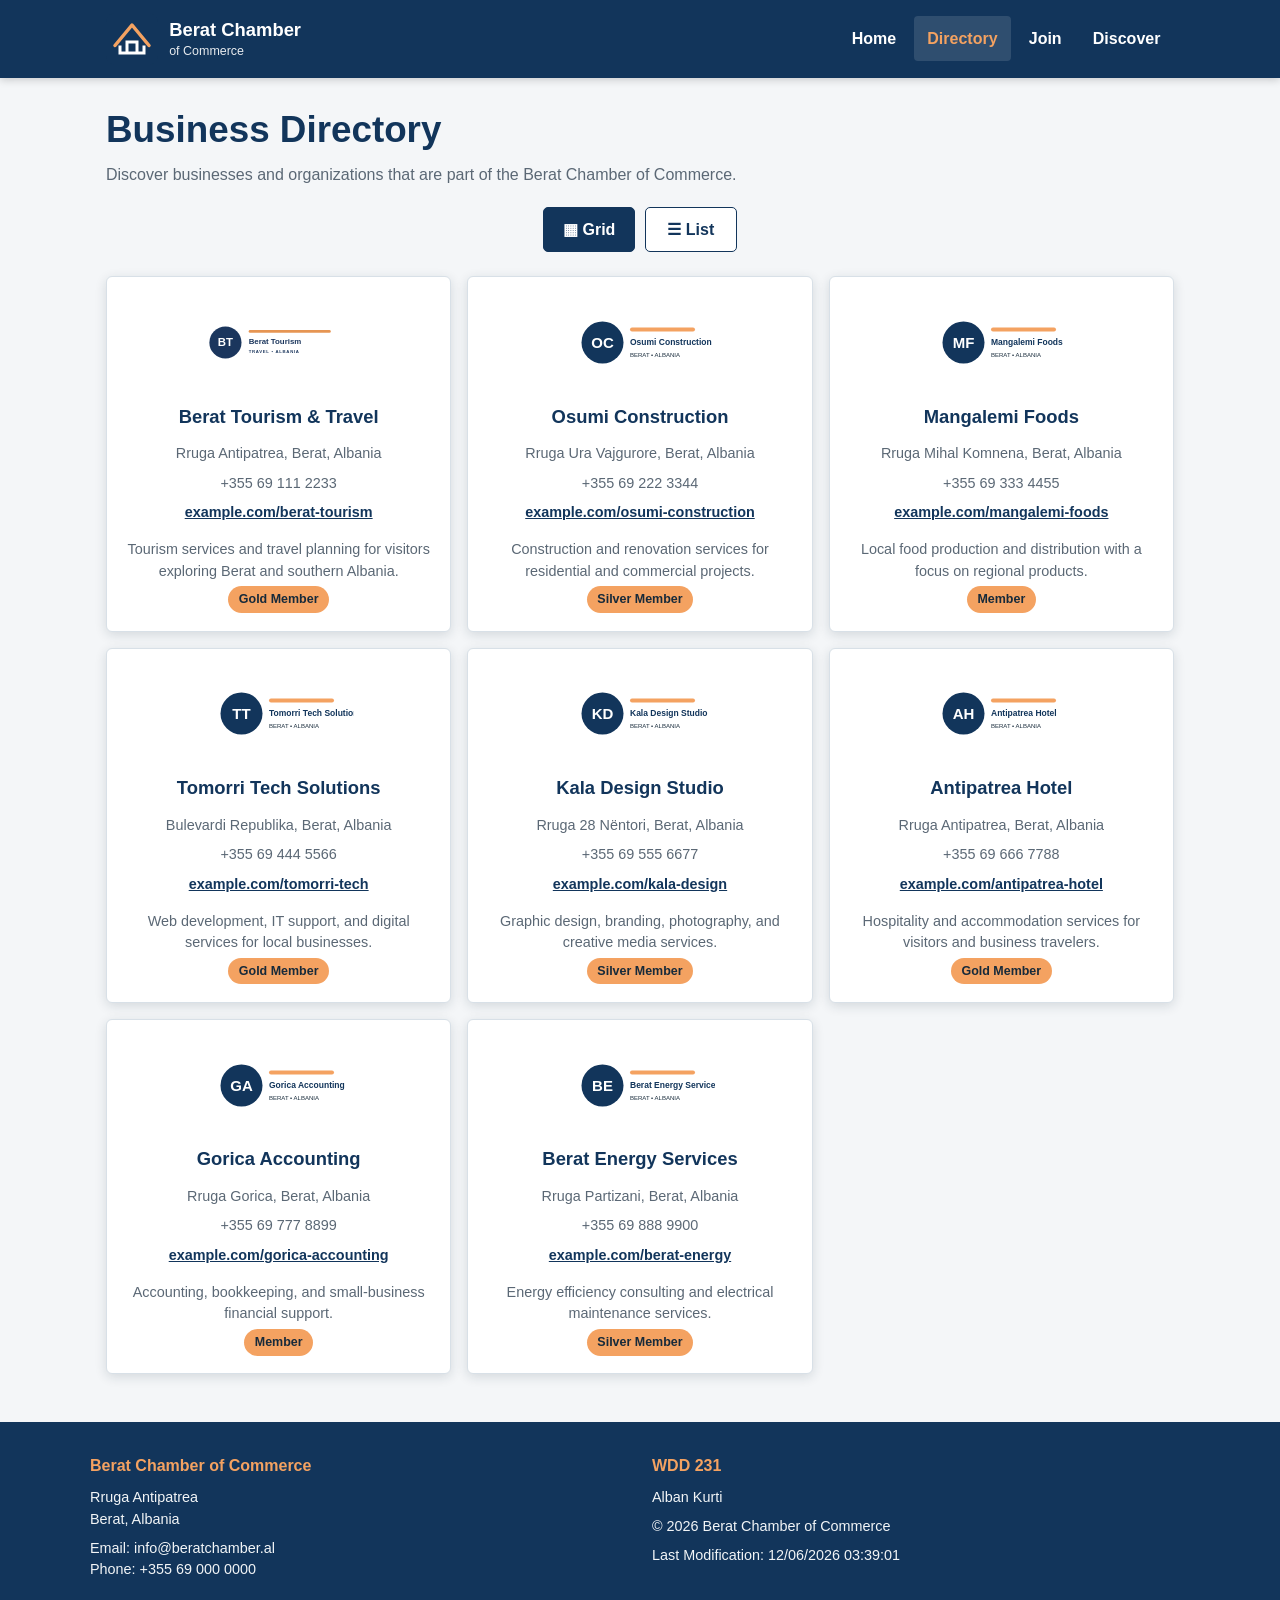
==== chamber/index.html @ ece07fd2 "chamber project" ====
<!DOCTYPE html>
<html lang="en">
<head>
    <meta charset="UTF-8">
    <meta name="viewport" content="width=device-width, initial-scale=1.0">

    <title>Berat Chamber of Commerce | Directory</title>
    <meta name="description" content="Explore the business member directory of the Berat Chamber of Commerce in Berat, Albania.">
    <meta name="author" content="Alban Kurti">

    <!-- Open Graph / Facebook -->
    <meta property="og:title" content="Berat Chamber of Commerce | Business Directory">
    <meta property="og:description" content="Explore local businesses and organizations that are members of the Berat Chamber of Commerce.">
    <meta property="og:image" content="https://albankurti122.github.io/wdd231/chamber/images/chamber-social.svg">
    <meta property="og:url" content="https://albankurti122.github.io/wdd231/chamber/directory.html">
    <meta property="og:type" content="website">

    <link rel="icon" href="images/favicon.svg" type="image/svg+xml">
    <link rel="stylesheet" href="css/normalize.css">
    <link rel="stylesheet" href="css/small.css">
    <link rel="stylesheet" href="css/larger.css">

    <script src="js/main.js" defer></script>
</head>
<body>
    <header class="site-header">
        <div class="header-inner">
            <a class="brand" href="index.html" aria-label="Berat Chamber of Commerce home">
                <img src="images/chamber-logo.svg" alt="" width="52" height="52">
                <span class="brand-text">
                    <strong>Berat Chamber</strong>
                    <small>of Commerce</small>
                </span>
            </a>

            <button id="menu-button" class="menu-button" type="button" aria-label="Open navigation" aria-expanded="false" aria-controls="main-nav">
                <span class="hamburger">☰</span>
            </button>

            <nav id="main-nav" class="main-nav" aria-label="Main navigation">
                <a href="index.html">Home</a>
                <a href="directory.html" class="active" aria-current="page">Directory</a>
                <a href="join.html">Join</a>
                <a href="discover.html">Discover</a>
            </nav>
        </div>
    </header>

    <main>
        <section class="page-heading">
            <h1>Business Directory</h1>
            <p>Discover businesses and organizations that are part of the Berat Chamber of Commerce.</p>
        </section>

        <section class="directory-controls" aria-label="Directory display options">
            <h2 class="visually-hidden">Choose directory view</h2>
            <button id="grid-button" class="view-button active" type="button" aria-pressed="true">
                <span aria-hidden="true">▦</span> Grid
            </button>
            <button id="list-button" class="view-button" type="button" aria-pressed="false">
                <span aria-hidden="true">☰</span> List
            </button>
        </section>

        <section id="members" class="members grid-view" aria-label="Chamber member businesses" aria-live="polite">
            <p class="loading">Loading chamber members...</p>
        </section>
    </main>

    <footer class="site-footer">
        <div class="footer-grid">
            <section>
                <h2>Berat Chamber of Commerce</h2>
                <address>
                    Rruga Antipatrea<br>
                    Berat, Albania
                </address>
                <p>Email: info@beratchamber.al<br>Phone: +355 69 000 0000</p>
            </section>

            <section>
                <h2>WDD 231</h2>
                <p>Alban Kurti</p>
                <p>&copy; <span id="current-year"></span> Berat Chamber of Commerce</p>
                <p>Last Modification: <span id="last-modified"></span></p>
            </section>
        </div>
    </footer>
</body>
</html>
---- chamber/css/small.css ----
:root {
    --navy: #12355b;
    --navy-dark: #0b2745;
    --orange: #f4a261;
    --cream: #fff8ef;
    --text: #172a3a;
    --muted: #5b6875;
    --background: #f4f6f8;
    --white: #ffffff;
    --border: #d8e0e7;
    --shadow: 0 3px 12px rgba(23, 42, 58, 0.14);
}

* {
    box-sizing: border-box;
}

html {
    background: var(--background);
}

body {
    margin: 0;
    min-width: 320px;
    font-family: Arial, Helvetica, sans-serif;
    line-height: 1.5;
    color: var(--text);
    background: var(--background);
}

img {
    max-width: 100%;
}

a {
    color: var(--navy);
}

a:hover {
    color: var(--navy-dark);
}

.visually-hidden {
    position: absolute;
    width: 1px;
    height: 1px;
    padding: 0;
    margin: -1px;
    overflow: hidden;
    clip: rect(0, 0, 0, 0);
    white-space: nowrap;
    border: 0;
}

.site-header {
    background: var(--navy);
    color: var(--white);
    box-shadow: 0 2px 8px rgba(0, 0, 0, 0.18);
}

.header-inner {
    position: relative;
    max-width: 1100px;
    margin: 0 auto;
    padding: 0.8rem 1rem;
}

.brand {
    display: inline-flex;
    align-items: center;
    gap: 0.7rem;
    color: var(--white);
    text-decoration: none;
}

.brand:hover {
    color: var(--white);
}

.brand img {
    width: 52px;
    height: 52px;
    flex: 0 0 52px;
}

.brand-text {
    display: flex;
    flex-direction: column;
    line-height: 1.15;
}

.brand strong {
    font-size: 1.15rem;
}

.brand small {
    margin-top: 0.2rem;
    font-size: 0.78rem;
    opacity: 0.9;
}

.menu-button {
    position: absolute;
    top: 1rem;
    right: 1rem;
    width: 44px;
    height: 40px;
    border: 1px solid rgba(255, 255, 255, 0.65);
    border-radius: 5px;
    background: transparent;
    color: var(--white);
    font-size: 1.25rem;
    cursor: pointer;
}

.menu-button:hover,
.menu-button:focus-visible {
    background: rgba(255, 255, 255, 0.12);
}

.main-nav {
    display: none;
    flex-direction: column;
    margin-top: 0.75rem;
}

.main-nav.open {
    display: flex;
}

.main-nav a {
    padding: 0.8rem 0.65rem;
    border-top: 1px solid rgba(255, 255, 255, 0.15);
    color: var(--white);
    text-decoration: none;
    font-weight: 600;
}

.main-nav a:hover,
.main-nav a.active {
    background: rgba(255, 255, 255, 0.12);
    color: var(--orange);
}

main {
    width: min(1100px, 100%);
    margin: 0 auto;
    padding: 1.5rem 1rem 3rem;
}

.page-heading {
    margin-bottom: 1.25rem;
}

.page-heading h1 {
    margin: 0 0 0.4rem;
    color: var(--navy);
    font-size: clamp(1.7rem, 6vw, 2.3rem);
}

.page-heading p {
    margin: 0;
    color: var(--muted);
}

.directory-controls {
    display: flex;
    justify-content: center;
    gap: 0.6rem;
    margin: 1rem 0 1.5rem;
}

.view-button {
    min-width: 92px;
    padding: 0.6rem 0.9rem;
    border: 1px solid var(--navy);
    border-radius: 5px;
    background: var(--white);
    color: var(--navy);
    font-weight: 700;
    cursor: pointer;
}

.view-button:hover,
.view-button:focus-visible,
.view-button.active {
    background: var(--navy);
    color: var(--white);
}

.members {
    min-height: 250px;
}

.grid-view {
    display: grid;
    grid-template-columns: 1fr;
    gap: 1rem;
}

.member-card {
    display: flex;
    flex-direction: column;
    align-items: center;
    padding: 1.1rem;
    min-height: 330px;
    border: 1px solid var(--border);
    border-radius: 6px;
    background: var(--white);
    box-shadow: var(--shadow);
    text-align: center;
}

.member-card img {
    width: 150px;
    height: 95px;
    object-fit: contain;
    margin: 0 auto 0.8rem;
}

.member-card h2 {
    margin: 0 0 0.55rem;
    color: var(--navy);
    font-size: 1.15rem;
}

.member-card p {
    margin: 0.25rem 0;
    font-size: 0.9rem;
}

.member-card .address,
.member-card .phone {
    color: var(--muted);
}

.member-card a {
    overflow-wrap: anywhere;
    font-weight: 700;
}

.member-card .description {
    margin-top: 0.7rem;
    color: var(--muted);
}

.level {
    display: inline-block;
    margin-top: auto;
    padding: 0.25rem 0.65rem;
    border-radius: 999px;
    background: var(--orange);
    color: #172a3a;
    font-size: 0.78rem;
    font-weight: 700;
}

.list-view {
    display: flex;
    flex-direction: column;
    gap: 0.4rem;
}

.list-view .member-card {
    display: grid;
    grid-template-columns: 1fr;
    align-items: center;
    min-height: auto;
    padding: 0.8rem 1rem;
    border-radius: 2px;
    box-shadow: none;
    text-align: left;
}

.list-view .member-card img,
.list-view .member-card .description,
.list-view .member-card .level {
    display: none;
}

.list-view .member-card h2 {
    margin: 0 0 0.15rem;
    font-size: 1rem;
}

.list-view .member-card p {
    margin: 0.1rem 0;
}

.loading,
.error {
    grid-column: 1 / -1;
    margin: 0;
    padding: 2rem;
    border-radius: 6px;
    background: var(--white);
    text-align: center;
}

.error {
    color: #8a2d2d;
}

.site-footer {
    padding: 2rem 1rem;
    background: var(--navy);
    color: var(--white);
}

.footer-grid {
    width: min(1100px, 100%);
    margin: 0 auto;
    display: grid;
    gap: 1.5rem;
}

.site-footer section {
    margin: 0;
}

.site-footer h2 {
    margin: 0 0 0.55rem;
    color: var(--orange);
    font-size: 1rem;
}

.site-footer p,
.site-footer address {
    margin: 0 0 0.45rem;
    color: #f2f5f7;
    font-size: 0.9rem;
    font-style: normal;
}

@media (min-width: 700px) {
    .header-inner {
        display: flex;
        align-items: center;
        justify-content: space-between;
        padding: 0.8rem 1rem;
    }

    .menu-button {
        display: none;
    }

    .main-nav {
        display: flex;
        flex-direction: row;
        gap: 0.25rem;
        margin: 0;
    }

    .main-nav a {
        border-top: 0;
        border-radius: 4px;
        padding: 0.65rem 0.85rem;
    }

    .grid-view {
        grid-template-columns: repeat(2, 1fr);
    }

    .footer-grid {
        grid-template-columns: 1fr 1fr;
    }
}
---- chamber/css/larger.css ----
@media (min-width: 1000px) {
    .grid-view {
        grid-template-columns: repeat(3, 1fr);
    }

    .member-card {
        min-height: 345px;
    }
}
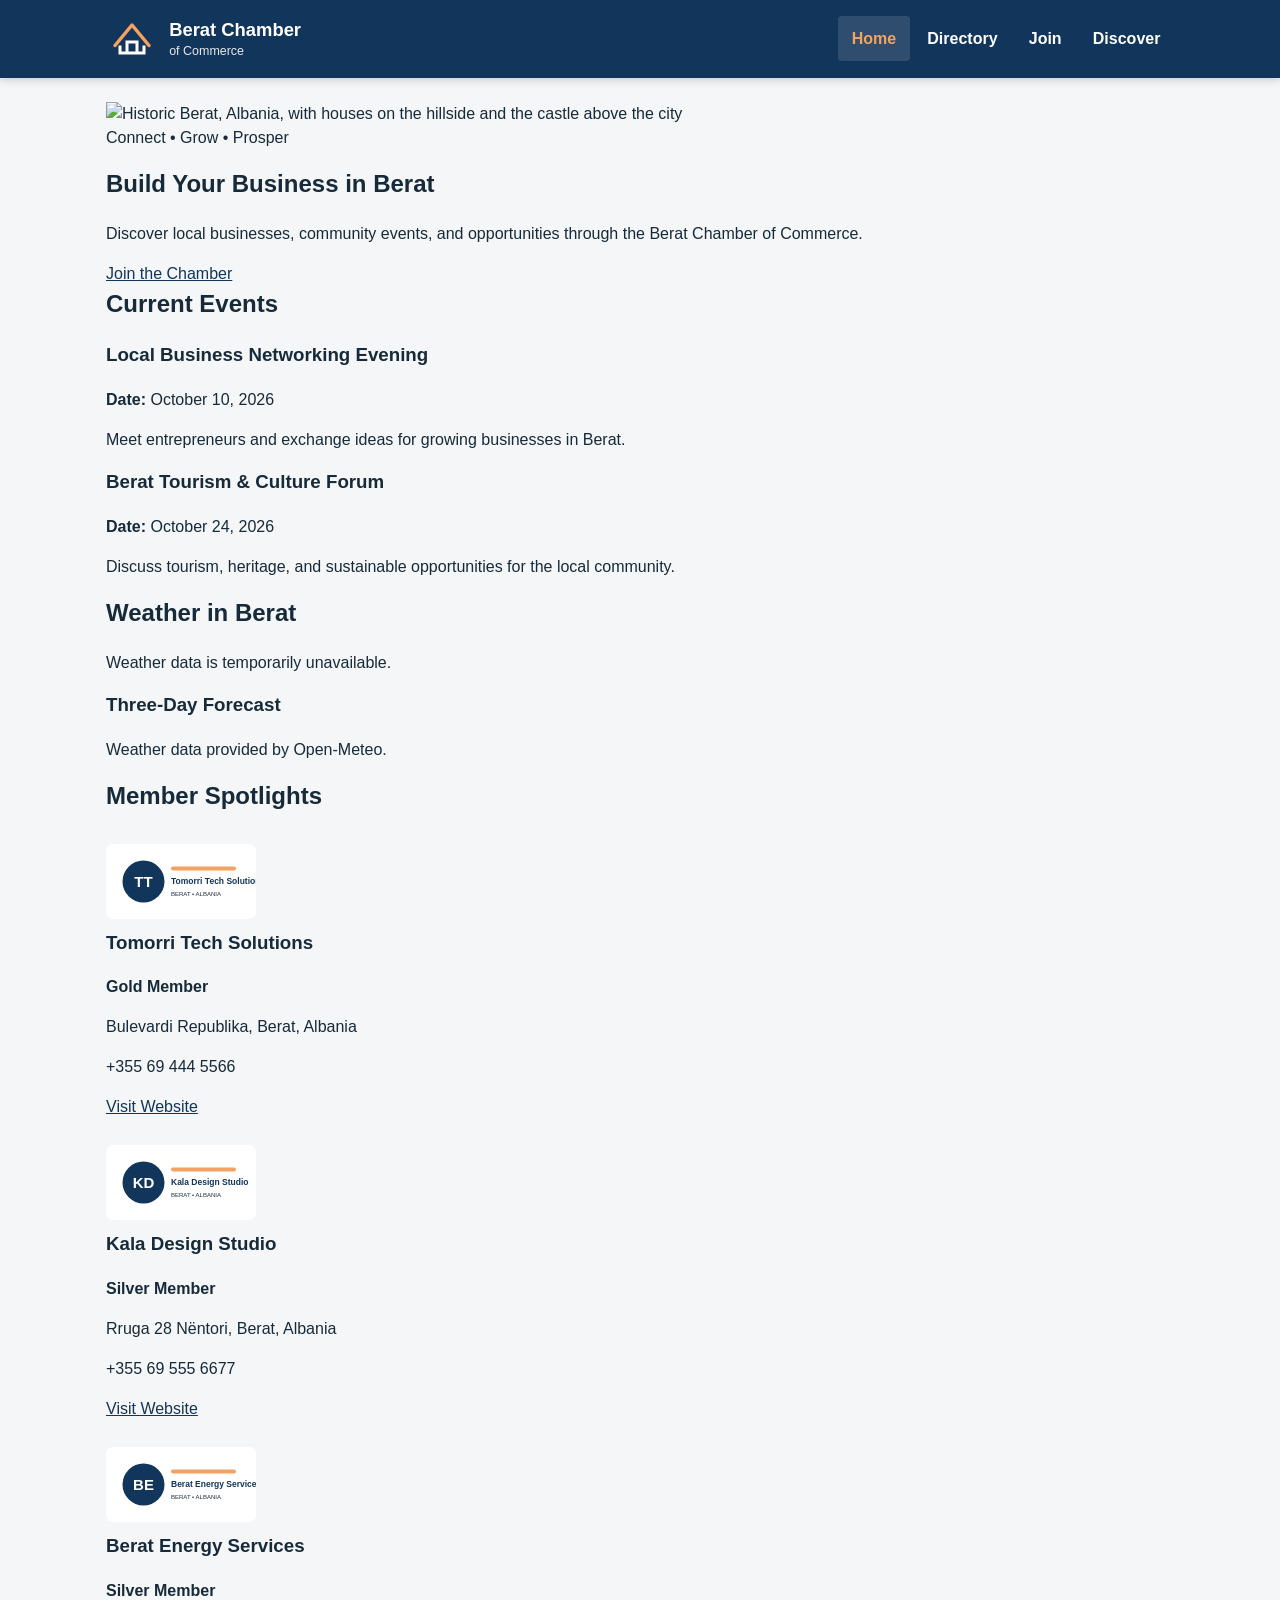
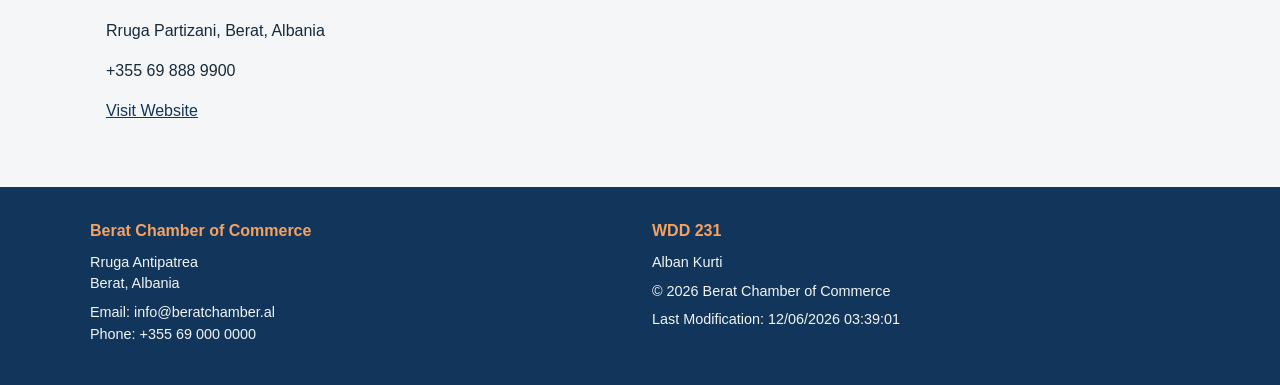
==== commit bef8bdcf: "Update app" ====
--- a/chamber/index.html
+++ b/chamber/index.html
@@ -3,88 +3,38 @@
 <head>
     <meta charset="UTF-8">
     <meta name="viewport" content="width=device-width, initial-scale=1.0">
-
-    <title>Berat Chamber of Commerce | Directory</title>
-    <meta name="description" content="Explore the business member directory of the Berat Chamber of Commerce in Berat, Albania.">
+    <title>
+        Berat Chamber of Commerce | Home
+    </title>
+    <meta name="description" content="Welcome to the Berat Chamber of Commerce. Discover local events, weather, and business opportunities in Berat, Albania.">
     <meta name="author" content="Alban Kurti">
-
-    <!-- Open Graph / Facebook -->
-    <meta property="og:title" content="Berat Chamber of Commerce | Business Directory">
-    <meta property="og:description" content="Explore local businesses and organizations that are members of the Berat Chamber of Commerce.">
+    <meta property="og:title" content="Berat Chamber of Commerce | Home">
+    <meta property="og:description" content="Connect with businesses and opportunities in Berat, Albania.">
     <meta property="og:image" content="https://albankurti122.github.io/wdd231/chamber/images/chamber-social.svg">
-    <meta property="og:url" content="https://albankurti122.github.io/wdd231/chamber/directory.html">
+    <meta property="og:url" content="https://albankurti122.github.io/wdd231/chamber/index.html">
     <meta property="og:type" content="website">
-
     <link rel="icon" href="images/favicon.svg" type="image/svg+xml">
     <link rel="stylesheet" href="css/normalize.css">
     <link rel="stylesheet" href="css/small.css">
     <link rel="stylesheet" href="css/larger.css">
-
-    <script src="js/main.js" defer></script>
+    <script src="js/home.js" defer></script>
 </head>
 <body>
-    <header class="site-header">
-        <div class="header-inner">
-            <a class="brand" href="index.html" aria-label="Berat Chamber of Commerce home">
-                <img src="images/chamber-logo.svg" alt="" width="52" height="52">
-                <span class="brand-text">
-                    <strong>Berat Chamber</strong>
-                    <small>of Commerce</small>
-                </span>
-            </a>
+<header class="site-header"><div class="header-inner">
 
-            <button id="menu-button" class="menu-button" type="button" aria-label="Open navigation" aria-expanded="false" aria-controls="main-nav">
-                <span class="hamburger">☰</span>
-            </button>
-
-            <nav id="main-nav" class="main-nav" aria-label="Main navigation">
-                <a href="index.html">Home</a>
-                <a href="directory.html" class="active" aria-current="page">Directory</a>
-                <a href="join.html">Join</a>
-                <a href="discover.html">Discover</a>
-            </nav>
-        </div>
-    </header>
-
-    <main>
-        <section class="page-heading">
-            <h1>Business Directory</h1>
-            <p>Discover businesses and organizations that are part of the Berat Chamber of Commerce.</p>
-        </section>
-
-        <section class="directory-controls" aria-label="Directory display options">
-            <h2 class="visually-hidden">Choose directory view</h2>
-            <button id="grid-button" class="view-button active" type="button" aria-pressed="true">
-                <span aria-hidden="true">▦</span> Grid
-            </button>
-            <button id="list-button" class="view-button" type="button" aria-pressed="false">
-                <span aria-hidden="true">☰</span> List
-            </button>
-        </section>
-
-        <section id="members" class="members grid-view" aria-label="Chamber member businesses" aria-live="polite">
-            <p class="loading">Loading chamber members...</p>
-        </section>
-    </main>
-
-    <footer class="site-footer">
-        <div class="footer-grid">
-            <section>
-                <h2>Berat Chamber of Commerce</h2>
-                <address>
-                    Rruga Antipatrea<br>
-                    Berat, Albania
-                </address>
-                <p>Email: info@beratchamber.al<br>Phone: +355 69 000 0000</p>
-            </section>
-
-            <section>
-                <h2>WDD 231</h2>
-                <p>Alban Kurti</p>
-                <p>&copy; <span id="current-year"></span> Berat Chamber of Commerce</p>
-                <p>Last Modification: <span id="last-modified"></span></p>
-            </section>
-        </div>
-    </footer>
+    <a class="brand" href="index.html" aria-label="Berat Chamber of Commerce home"><img src="images/chamber-logo.svg" alt="" width="52" height="52"><span class="brand-text"><strong>Berat Chamber</strong><small>of Commerce</small></span></a>
+    <button id="menu-button" class="menu-button" type="button" aria-label="Open navigation" aria-expanded="false" aria-controls="main-nav">☰</button>
+    <nav id="main-nav" class="main-nav" aria-label="Main navigation"><a href="index.html" class="active" aria-current="page">Home</a><a href="directory.html">Directory</a><a href="join.html">Join</a><a href="discover.html">Discover</a></nav>
+    </div>
+</header>
+<main>
+    <section class="hero"><img src="images/berat-hero.JPG" alt="Historic Berat, Albania, with houses on the hillside and the castle above the city"><div class="hero-content"><p class="eyebrow">Connect • Grow • Prosper</p><h1>Build Your Business in Berat</h1><p>Discover local businesses, community events, and opportunities through the Berat Chamber of Commerce.</p><a class="cta-button" href="join.html">Join the Chamber</a></div></section>
+    <section class="home-grid">
+    <section class="home-panel events"><h2>Current Events</h2><article><h3>Local Business Networking Evening</h3><p><strong>Date:</strong> October 10, 2026</p><p>Meet entrepreneurs and exchange ideas for growing businesses in Berat.</p></article><article><h3>Berat Tourism & Culture Forum</h3><p><strong>Date:</strong> October 24, 2026</p><p>Discuss tourism, heritage, and sustainable opportunities for the local community.</p></article></section>
+    <section class="home-panel weather"><h2>Weather in Berat</h2><div id="current-weather"><p>Loading current weather...</p></div><h3>Three-Day Forecast</h3><div id="forecast" class="forecast-grid"><p>Loading forecast...</p></div><p class="weather-note">Weather data provided by Open-Meteo.</p></section>
+    </section>
+    <section class="home-panel"><h2>Member Spotlights</h2><div id="spotlights" class="spotlight-grid"><p>Loading member spotlights...</p></div></section>
+</main>
+<footer class="site-footer"><div class="footer-grid"><section><h2>Berat Chamber of Commerce</h2><address>Rruga Antipatrea<br>Berat, Albania</address><p>Email: info@beratchamber.al<br>Phone: +355 69 000 0000</p></section><section><h2>WDD 231</h2><p>Alban Kurti</p><p>&copy; <span id="current-year"></span> Berat Chamber of Commerce</p><p>Last Modification: <span id="last-modified"></span></p></section></div></footer>
 </body>
-</html>
+</html>              
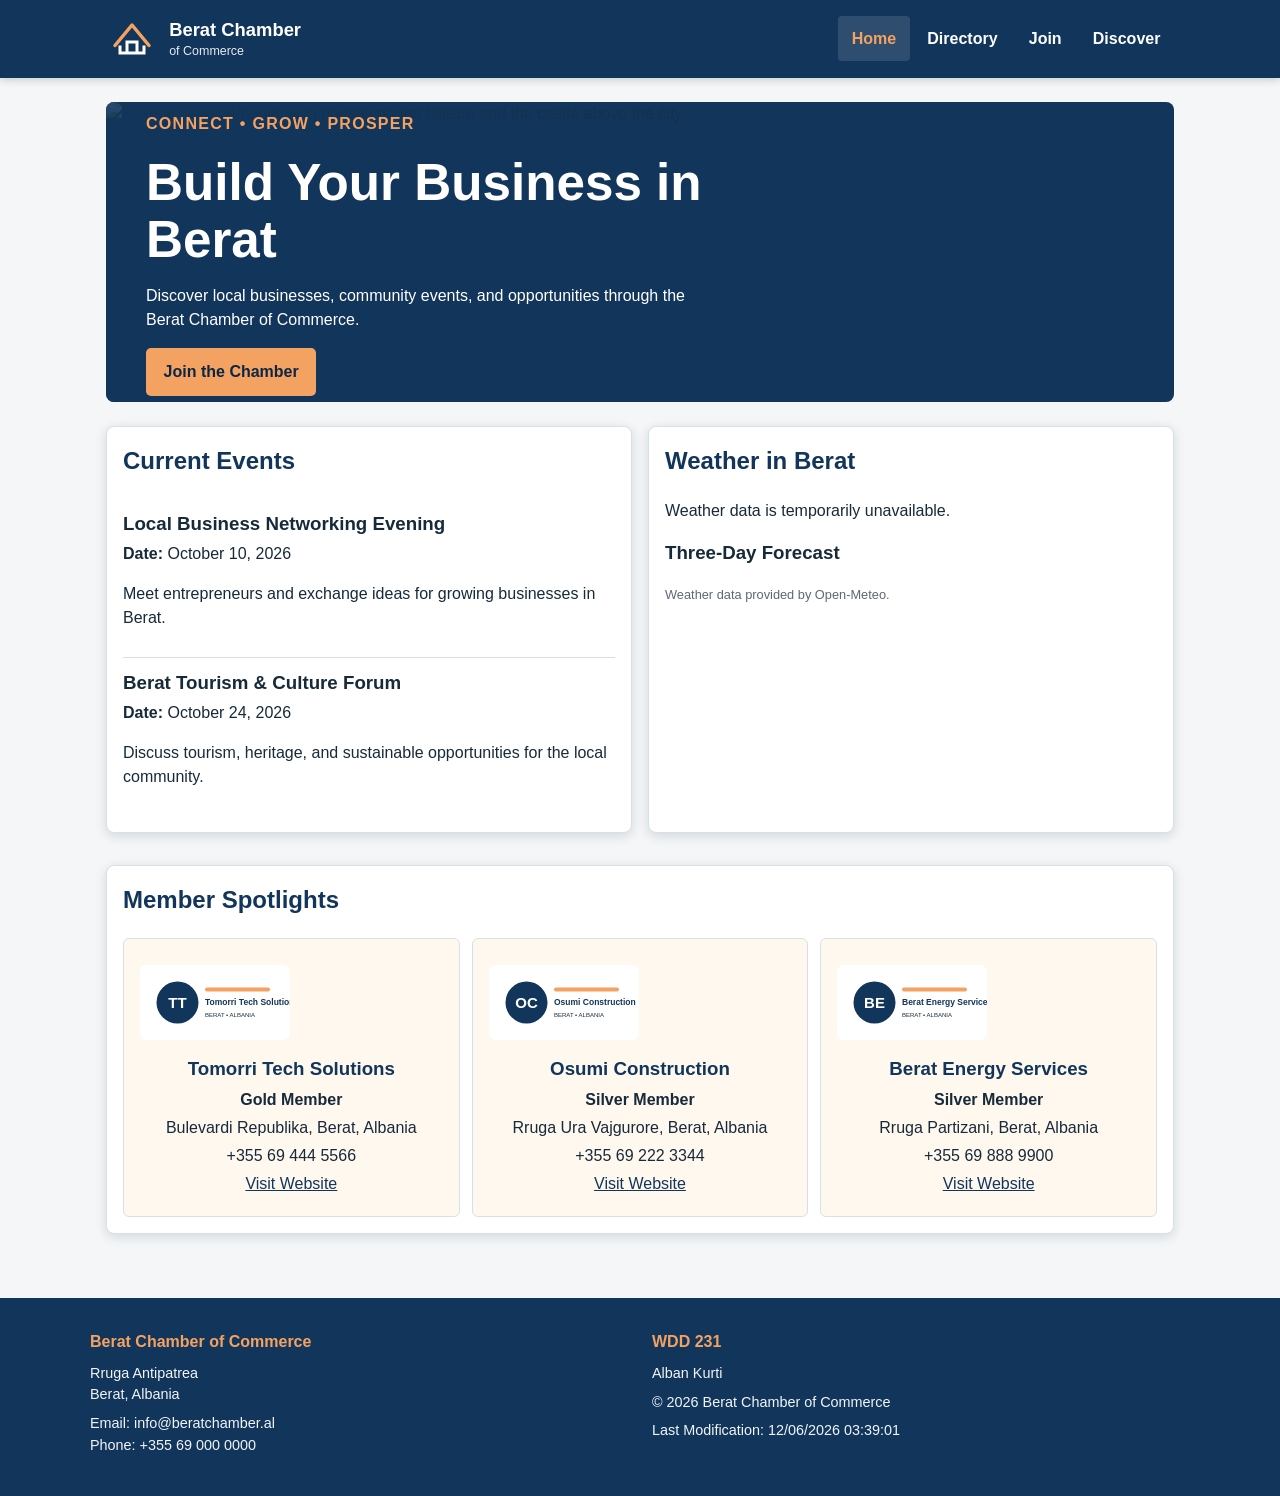
==== commit 788e125a: "fix" ====
--- a/chamber/index.html
+++ b/chamber/index.html
@@ -14,10 +14,10 @@
     <meta property="og:url" content="https://albankurti122.github.io/wdd231/chamber/index.html">
     <meta property="og:type" content="website">
     <link rel="icon" href="images/favicon.svg" type="image/svg+xml">
-    <link rel="stylesheet" href="css/normalize.css">
-    <link rel="stylesheet" href="css/small.css">
+    <link rel="stylesheet" href="styles/normalize.css">
+    <link rel="stylesheet" href="styles/small.css">
     <link rel="stylesheet" href="css/larger.css">
-    <script src="js/home.js" defer></script>
+    <script src="scripts/home.js" defer></script>
 </head>
 <body>
 <header class="site-header"><div class="header-inner">
--- a/chamber/styles/small.css
+++ b/chamber/styles/small.css
@@ -0,0 +1,605 @@
+:root {
+    --navy: #12355b;
+    --navy-dark: #0b2745;
+    --orange: #f4a261;
+    --cream: #fff8ef;
+    --text: #172a3a;
+    --muted: #5b6875;
+    --background: #f4f6f8;
+    --white: #ffffff;
+    --border: #d8e0e7;
+    --shadow: 0 3px 12px rgba(23, 42, 58, 0.14);
+}
+
+* {
+    box-sizing: border-box;
+}
+
+html {
+    background: var(--background);
+}
+
+body {
+    margin: 0;
+    min-width: 320px;
+    font-family: Arial, Helvetica, sans-serif;
+    line-height: 1.5;
+    color: var(--text);
+    background: var(--background);
+}
+
+img {
+    max-width: 100%;
+}
+
+a {
+    color: var(--navy);
+}
+
+a:hover {
+    color: var(--navy-dark);
+}
+
+.visually-hidden {
+    position: absolute;
+    width: 1px;
+    height: 1px;
+    padding: 0;
+    margin: -1px;
+    overflow: hidden;
+    clip: rect(0, 0, 0, 0);
+    white-space: nowrap;
+    border: 0;
+}
+
+.site-header {
+    background: var(--navy);
+    color: var(--white);
+    box-shadow: 0 2px 8px rgba(0, 0, 0, 0.18);
+}
+
+.header-inner {
+    position: relative;
+    max-width: 1100px;
+    margin: 0 auto;
+    padding: 0.8rem 1rem;
+}
+
+.brand {
+    display: inline-flex;
+    align-items: center;
+    gap: 0.7rem;
+    color: var(--white);
+    text-decoration: none;
+}
+
+.brand:hover {
+    color: var(--white);
+}
+
+.brand img {
+    width: 52px;
+    height: 52px;
+    flex: 0 0 52px;
+}
+
+.brand-text {
+    display: flex;
+    flex-direction: column;
+    line-height: 1.15;
+}
+
+.brand strong {
+    font-size: 1.15rem;
+}
+
+.brand small {
+    margin-top: 0.2rem;
+    font-size: 0.78rem;
+    opacity: 0.9;
+}
+
+.menu-button {
+    position: absolute;
+    top: 1rem;
+    right: 1rem;
+    width: 44px;
+    height: 40px;
+    border: 1px solid rgba(255, 255, 255, 0.65);
+    border-radius: 5px;
+    background: transparent;
+    color: var(--white);
+    font-size: 1.25rem;
+    cursor: pointer;
+}
+
+.menu-button:hover,
+.menu-button:focus-visible {
+    background: rgba(255, 255, 255, 0.12);
+}
+
+.main-nav {
+    display: none;
+    flex-direction: column;
+    margin-top: 0.75rem;
+}
+
+.main-nav.open {
+    display: flex;
+}
+
+.main-nav a {
+    padding: 0.8rem 0.65rem;
+    border-top: 1px solid rgba(255, 255, 255, 0.15);
+    color: var(--white);
+    text-decoration: none;
+    font-weight: 600;
+}
+
+.main-nav a:hover,
+.main-nav a.active {
+    background: rgba(255, 255, 255, 0.12);
+    color: var(--orange);
+}
+
+main {
+    width: min(1100px, 100%);
+    margin: 0 auto;
+    padding: 1.5rem 1rem 3rem;
+}
+
+.page-heading {
+    margin-bottom: 1.25rem;
+}
+
+.page-heading h1 {
+    margin: 0 0 0.4rem;
+    color: var(--navy);
+    font-size: clamp(1.7rem, 6vw, 2.3rem);
+}
+
+.page-heading p {
+    margin: 0;
+    color: var(--muted);
+}
+
+.directory-controls {
+    display: flex;
+    justify-content: center;
+    gap: 0.6rem;
+    margin: 1rem 0 1.5rem;
+}
+
+.view-button {
+    min-width: 92px;
+    padding: 0.6rem 0.9rem;
+    border: 1px solid var(--navy);
+    border-radius: 5px;
+    background: var(--white);
+    color: var(--navy);
+    font-weight: 700;
+    cursor: pointer;
+}
+
+.view-button:hover,
+.view-button:focus-visible,
+.view-button.active {
+    background: var(--navy);
+    color: var(--white);
+}
+
+.members {
+    min-height: 250px;
+}
+
+.grid-view {
+    display: grid;
+    grid-template-columns: 1fr;
+    gap: 1rem;
+}
+
+.member-card {
+    display: flex;
+    flex-direction: column;
+    align-items: center;
+    padding: 1.1rem;
+    min-height: 330px;
+    border: 1px solid var(--border);
+    border-radius: 6px;
+    background: var(--white);
+    box-shadow: var(--shadow);
+    text-align: center;
+}
+
+.member-card img {
+    width: 150px;
+    height: 95px;
+    object-fit: contain;
+    margin: 0 auto 0.8rem;
+}
+
+.member-card h2 {
+    margin: 0 0 0.55rem;
+    color: var(--navy);
+    font-size: 1.15rem;
+}
+
+.member-card p {
+    margin: 0.25rem 0;
+    font-size: 0.9rem;
+}
+
+.member-card .address,
+.member-card .phone {
+    color: var(--muted);
+}
+
+.member-card a {
+    overflow-wrap: anywhere;
+    font-weight: 700;
+}
+
+.member-card .description {
+    margin-top: 0.7rem;
+    color: var(--muted);
+}
+
+.level {
+    display: inline-block;
+    margin-top: auto;
+    padding: 0.25rem 0.65rem;
+    border-radius: 999px;
+    background: var(--orange);
+    color: #172a3a;
+    font-size: 0.78rem;
+    font-weight: 700;
+}
+
+.list-view {
+    display: flex;
+    flex-direction: column;
+    gap: 0.4rem;
+}
+
+.list-view .member-card {
+    display: grid;
+    grid-template-columns: 1fr;
+    align-items: center;
+    min-height: auto;
+    padding: 0.8rem 1rem;
+    border-radius: 2px;
+    box-shadow: none;
+    text-align: left;
+}
+
+.list-view .member-card img,
+.list-view .member-card .description,
+.list-view .member-card .level {
+    display: none;
+}
+
+.list-view .member-card h2 {
+    margin: 0 0 0.15rem;
+    font-size: 1rem;
+}
+
+.list-view .member-card p {
+    margin: 0.1rem 0;
+}
+
+.loading,
+.error {
+    grid-column: 1 / -1;
+    margin: 0;
+    padding: 2rem;
+    border-radius: 6px;
+    background: var(--white);
+    text-align: center;
+}
+
+.error {
+    color: #8a2d2d;
+}
+
+.site-footer {
+    padding: 2rem 1rem;
+    background: var(--navy);
+    color: var(--white);
+}
+
+.footer-grid {
+    width: min(1100px, 100%);
+    margin: 0 auto;
+    display: grid;
+    gap: 1.5rem;
+}
+
+.site-footer section {
+    margin: 0;
+}
+
+.site-footer h2 {
+    margin: 0 0 0.55rem;
+    color: var(--orange);
+    font-size: 1rem;
+}
+
+.site-footer p,
+.site-footer address {
+    margin: 0 0 0.45rem;
+    color: #f2f5f7;
+    font-size: 0.9rem;
+    font-style: normal;
+}
+
+@media (min-width: 700px) {
+    .header-inner {
+        display: flex;
+        align-items: center;
+        justify-content: space-between;
+        padding: 0.8rem 1rem;
+    }
+
+    .menu-button {
+        display: none;
+    }
+
+    .main-nav {
+        display: flex;
+        flex-direction: row;
+        gap: 0.25rem;
+        margin: 0;
+    }
+
+    .main-nav a {
+        border-top: 0;
+        border-radius: 4px;
+        padding: 0.65rem 0.85rem;
+    }
+
+    .grid-view {
+        grid-template-columns: repeat(2, 1fr);
+    }
+
+    .footer-grid {
+        grid-template-columns: 1fr 1fr;
+    }
+}
+
+.hero { position: relative; overflow: hidden; border-radius: 8px; margin-bottom: 1.5rem; background: var(--navy); }
+.hero > img { display: block; width: 100%; height: auto; min-height: 300px; object-fit: cover; }
+.hero-content { position: absolute; inset: 0; display: flex; flex-direction: column; justify-content: center; align-items: flex-start; padding: 1.25rem; background: linear-gradient(90deg, rgba(18,53,91,.9), rgba(18,53,91,.25)); color: var(--white); }
+.hero h1 { max-width: 560px; margin: .2rem 0 .7rem; font-size: clamp(1.8rem, 7vw, 3.2rem); line-height: 1.1; }
+.hero p { max-width: 560px; margin: .3rem 0 1rem; }
+.eyebrow { color: var(--orange); font-weight: 700; text-transform: uppercase; letter-spacing: .08em; }
+.cta-button { display: inline-block; padding: .75rem 1.1rem; border-radius: 5px; background: var(--orange); color: var(--navy-dark); font-weight: 700; text-decoration: none; }
+.cta-button:hover { background: var(--white); }
+.home-grid { display: grid; grid-template-columns: 1fr; gap: 1rem; margin-bottom: 1rem; }
+.home-panel { padding: 1rem; margin-bottom: 1rem; border: 1px solid var(--border); border-radius: 8px; background: var(--white); box-shadow: var(--shadow); }
+.home-panel h2 { margin-top: 0; color: var(--navy); }
+.events article { padding: .7rem 0; border-bottom: 1px solid var(--border); }
+.events article:last-child { border-bottom: 0; }
+.events h3 { margin-bottom: .25rem; }
+.current-temp { margin: 0; color: var(--navy); font-size: 2.5rem; font-weight: 700; }
+.forecast-grid, .spotlight-grid { display: grid; grid-template-columns: 1fr; gap: .75rem; }
+.forecast-grid article { padding: .6rem; border: 1px solid var(--border); border-radius: 5px; text-align: center; background: var(--cream); }
+.forecast-grid h4 { margin: 0; color: var(--navy); }
+.forecast-grid p { margin: .2rem 0; }
+.weather-note { font-size: .8rem; color: var(--muted); }
+.spotlight-card { padding: 1rem; border: 1px solid var(--border); border-radius: 6px; text-align: center; background: var(--cream); }
+.spotlight-card img { width: 150px; height: 95px; object-fit: contain; }
+.spotlight-card h3 { margin: .3rem 0; color: var(--navy); }
+.spotlight-card p { margin: .25rem 0; overflow-wrap: anywhere; }
+
+/* W04 Join Page */
+.join-layout {
+    display: grid;
+    grid-template-columns: 1fr;
+    gap: 1.25rem;
+}
+
+.join-form-section,
+.membership-levels,
+.confirmation-card {
+    padding: 1.1rem;
+    border: 1px solid var(--border);
+    border-radius: 8px;
+    background: var(--white);
+    box-shadow: var(--shadow);
+}
+
+.join-form-section h2,
+.membership-levels h2,
+.confirmation-card h2 {
+    margin-top: 0;
+    color: var(--navy);
+}
+
+#membership-form {
+    display: grid;
+    gap: 1rem;
+}
+
+#membership-form > label {
+    display: grid;
+    gap: 0.35rem;
+    color: var(--navy);
+    font-weight: 700;
+}
+
+#membership-form input[type="text"],
+#membership-form input[type="email"],
+#membership-form input[type="tel"],
+#membership-form textarea {
+    width: 100%;
+    padding: 0.7rem;
+    border: 1px solid #9aa9b6;
+    border-radius: 5px;
+    font: inherit;
+    color: var(--text);
+    background: var(--white);
+}
+
+#membership-form input:focus,
+#membership-form textarea:focus {
+    outline: 3px solid rgba(244, 162, 97, 0.35);
+    border-color: var(--navy);
+}
+
+#membership-form input:required:invalid:not(:focus) {
+    border-left: 4px solid #b33a3a;
+}
+
+#membership-form fieldset {
+    display: grid;
+    gap: 0.45rem;
+    margin: 0;
+    padding: 0.8rem;
+    border: 1px solid var(--border);
+    border-radius: 5px;
+}
+
+#membership-form legend {
+    padding: 0 0.3rem;
+    color: var(--navy);
+    font-weight: 700;
+}
+
+.radio-option {
+    display: flex;
+    align-items: center;
+    gap: 0.5rem;
+    font-weight: 600;
+}
+
+.radio-option input {
+    accent-color: var(--navy);
+}
+
+.submit-button {
+    padding: 0.8rem 1rem;
+    border: 0;
+    border-radius: 5px;
+    background: var(--navy);
+    color: var(--white);
+    font: inherit;
+    font-weight: 700;
+    cursor: pointer;
+}
+
+.submit-button:hover,
+.submit-button:focus-visible {
+    background: var(--navy-dark);
+}
+
+.membership-levels {
+    display: grid;
+    gap: 0.9rem;
+}
+
+.membership-levels h2 {
+    margin-bottom: 0.2rem;
+}
+
+.membership-card {
+    padding: 1rem;
+    border: 1px solid var(--border);
+    border-radius: 7px;
+    background: var(--cream);
+    box-shadow: var(--shadow);
+    opacity: 0;
+    transform: translateY(25px);
+    animation: membership-enter 0.65s ease forwards;
+}
+
+.membership-card:nth-of-type(2) { animation-delay: 0.12s; }
+.membership-card:nth-of-type(3) { animation-delay: 0.24s; }
+.membership-card:nth-of-type(4) { animation-delay: 0.36s; }
+
+.membership-card h3 {
+    margin: 0 0 0.35rem;
+    color: var(--navy);
+}
+
+.membership-card p {
+    margin: 0 0 0.7rem;
+    color: var(--muted);
+}
+
+.membership-card a {
+    font-weight: 700;
+}
+
+@keyframes membership-enter {
+    to {
+        opacity: 1;
+        transform: translateY(0);
+    }
+}
+
+.membership-modal {
+    width: min(92vw, 520px);
+    padding: 0;
+    border: 0;
+    border-radius: 8px;
+    box-shadow: 0 8px 30px rgba(0,0,0,.3);
+}
+
+.membership-modal::backdrop {
+    background: rgba(11, 39, 69, 0.65);
+}
+
+.membership-modal > div {
+    padding: 1.4rem;
+}
+
+.membership-modal h2 {
+    margin-top: 0;
+    color: var(--navy);
+}
+
+.membership-modal li {
+    margin-bottom: 0.5rem;
+}
+
+.close-modal {
+    padding: 0.65rem 1rem;
+    border: 0;
+    border-radius: 5px;
+    background: var(--navy);
+    color: var(--white);
+    font-weight: 700;
+    cursor: pointer;
+}
+
+.confirmation-card dl {
+    display: grid;
+    grid-template-columns: 1fr;
+    gap: 0.2rem;
+}
+
+.confirmation-card dt {
+    margin-top: 0.65rem;
+    color: var(--navy);
+    font-weight: 700;
+}
+
+.confirmation-card dd {
+    margin: 0;
+    padding: 0.65rem;
+    border-radius: 4px;
+    background: var(--background);
+    overflow-wrap: anywhere;
+}
+
+.confirmation-card .cta-button {
+    margin-top: 1rem;
+}
+
+@media (prefers-reduced-motion: reduce) {
+    .membership-card {
+        animation: none;
+        opacity: 1;
+        transform: none;
+    }
+}
--- a/chamber/css/larger.css
+++ b/chamber/css/larger.css
@@ -7,3 +7,22 @@
         min-height: 345px;
     }
 }
+
+@media (min-width: 700px) {
+    .hero-content { padding: 2.5rem; }
+    .home-grid { grid-template-columns: 1fr 1fr; align-items: stretch; }
+    .spotlight-grid { grid-template-columns: repeat(3, 1fr); }
+    .forecast-grid { grid-template-columns: repeat(3, 1fr); }
+}
+
+@media (min-width: 900px) {
+    .join-layout {
+        grid-template-columns: minmax(0, 1.5fr) minmax(280px, 0.85fr);
+        align-items: start;
+    }
+
+    .membership-levels {
+        position: sticky;
+        top: 1rem;
+    }
+}
